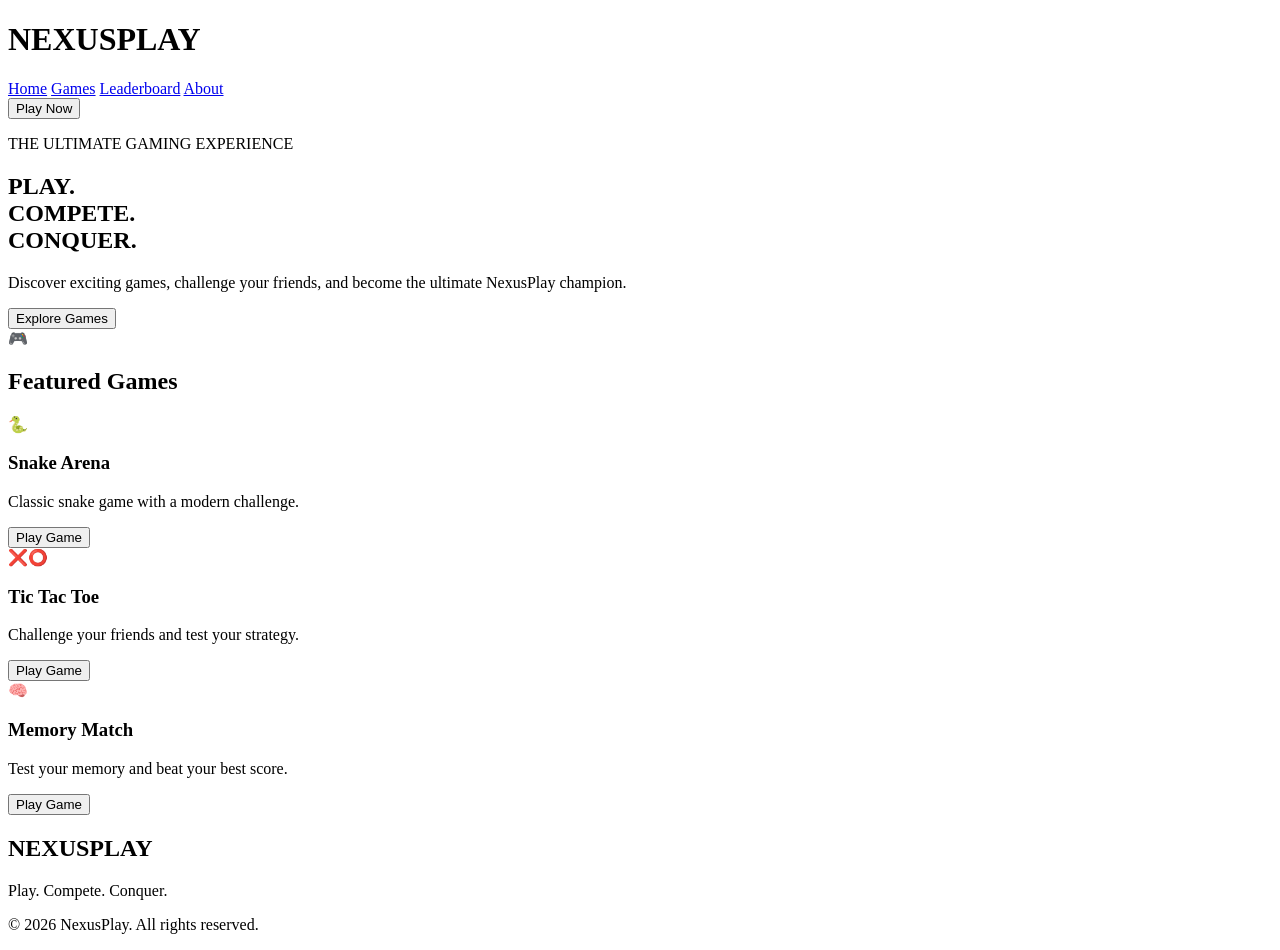
==== index.html @ e4d0ba85 "Create index.html" ====
<!DOCTYPE html>
<html lang="en">
<head>
    <meta charset="UTF-8">
    <meta name="viewport" content="width=device-width, initial-scale=1.0">
    <title>NexusPlay | Play. Compete. Conquer.</title>
    <link rel="stylesheet" href="style.css">
</head>

<body>

    <header>
        <h1>NEXUS<span>PLAY</span></h1>

        <nav>
            <a href="#home">Home</a>
            <a href="#games">Games</a>
            <a href="#leaderboard">Leaderboard</a>
            <a href="#about">About</a>
        </nav>

        <button class="play-btn">Play Now</button>
    </header>

    <main>

        <section class="hero" id="home">
            <div class="hero-content">
                <p class="tag">THE ULTIMATE GAMING EXPERIENCE</p>

                <h2>
                    PLAY.<br>
                    COMPETE.<br>
                    <span>CONQUER.</span>
                </h2>

                <p class="hero-text">
                    Discover exciting games, challenge your friends,
                    and become the ultimate NexusPlay champion.
                </p>

                <button class="hero-btn">Explore Games</button>
            </div>

            <div class="hero-visual">
                🎮
            </div>
        </section>

        <section class="games" id="games">
            <h2>Featured Games</h2>

            <div class="game-grid">

                <div class="game-card">
                    <div class="game-icon">🐍</div>
                    <h3>Snake Arena</h3>
                    <p>Classic snake game with a modern challenge.</p>
                    <button>Play Game</button>
                </div>

                <div class="game-card">
                    <div class="game-icon">❌⭕</div>
                    <h3>Tic Tac Toe</h3>
                    <p>Challenge your friends and test your strategy.</p>
                    <button>Play Game</button>
                </div>

                <div class="game-card">
                    <div class="game-icon">🧠</div>
                    <h3>Memory Match</h3>
                    <p>Test your memory and beat your best score.</p>
                    <button>Play Game</button>
                </div>

            </div>
        </section>

    </main>

    <footer>
        <h2>NEXUS<span>PLAY</span></h2>
        <p>Play. Compete. Conquer.</p>
        <p>© 2026 NexusPlay. All rights reserved.</p>
    </footer>

</body>
</html>
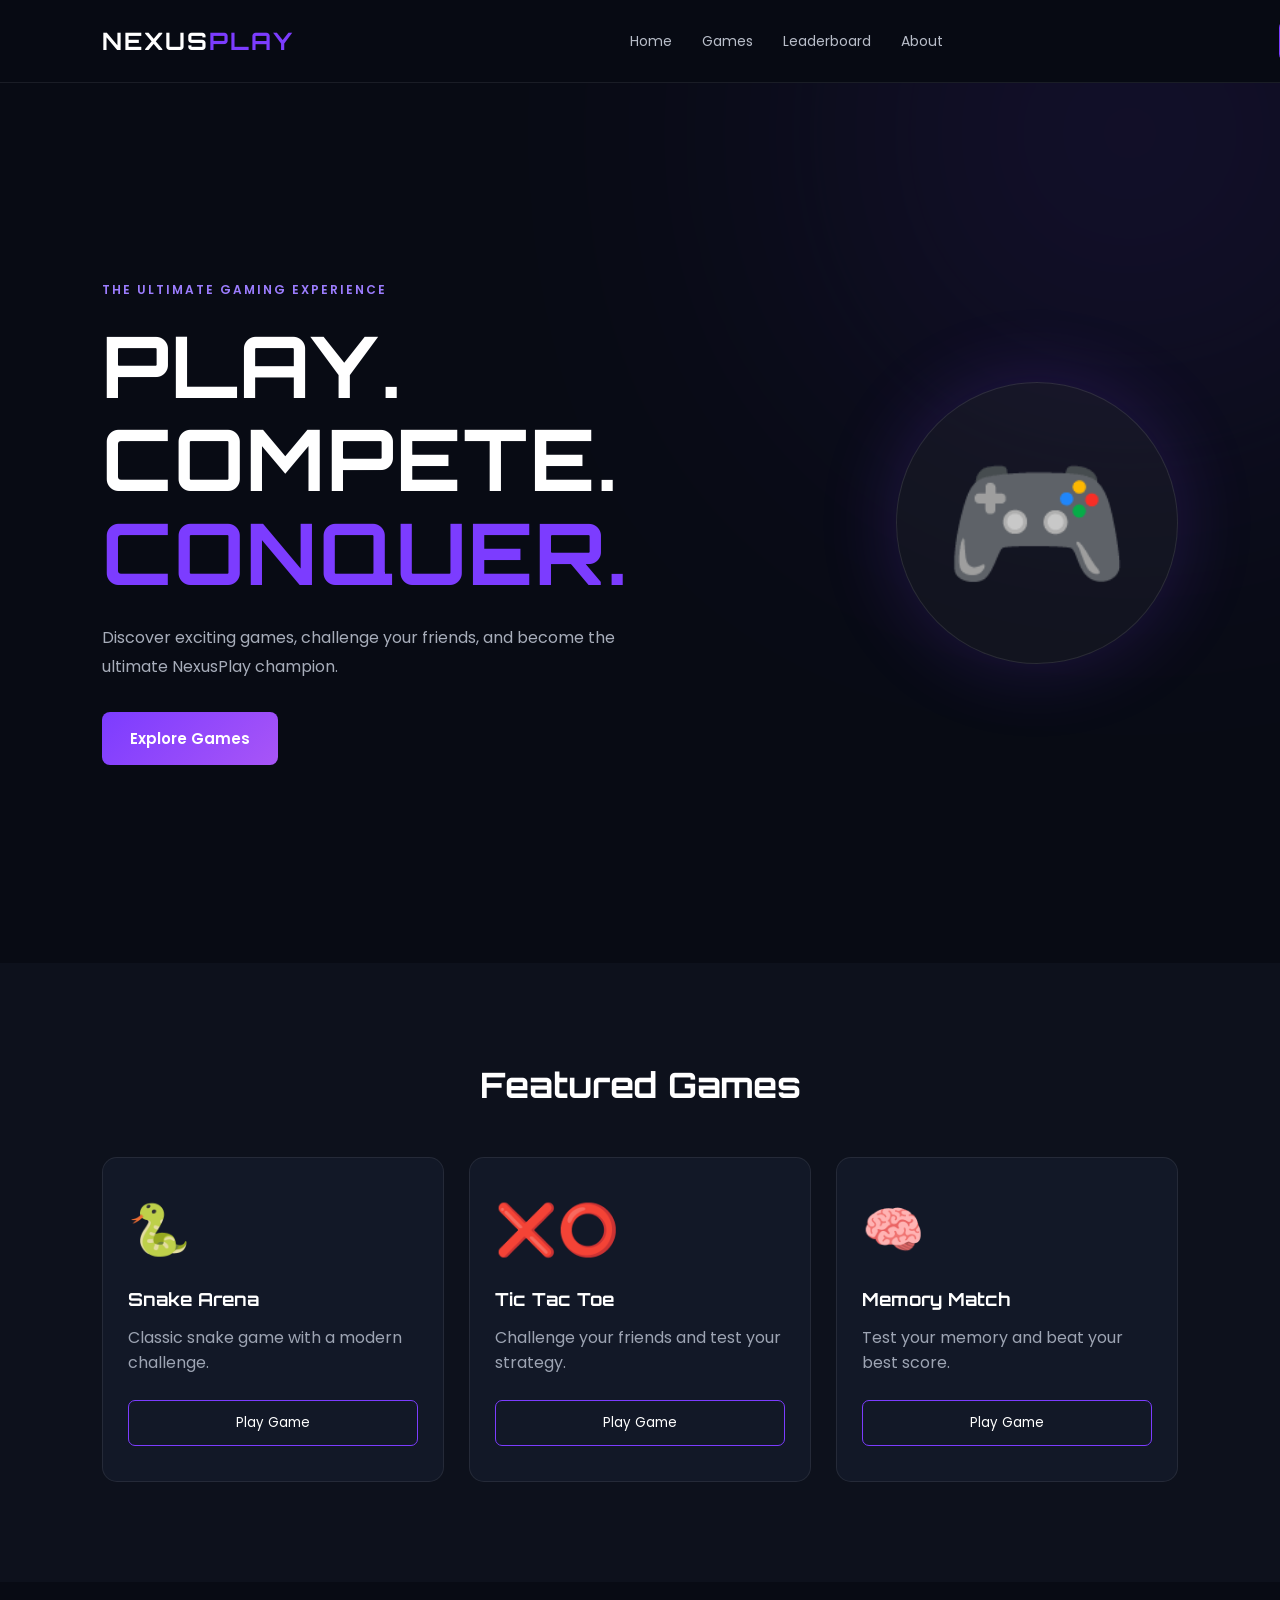
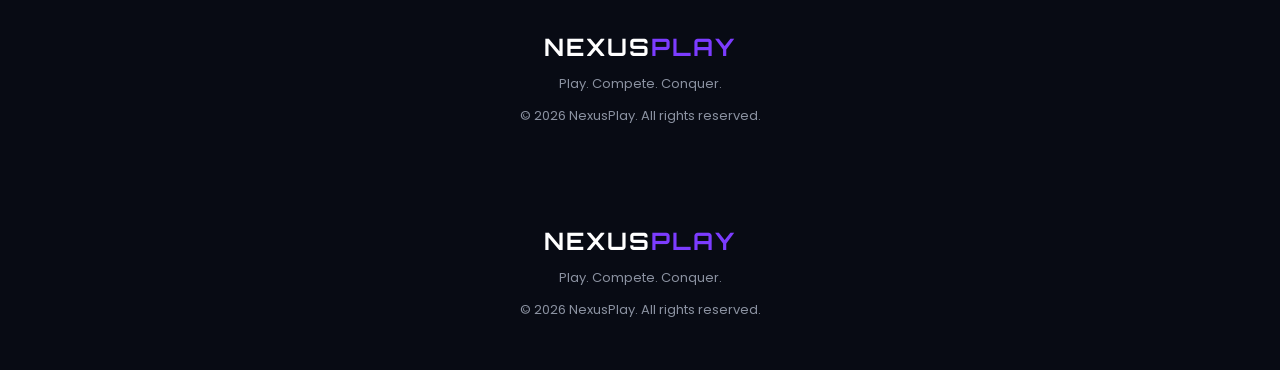
==== commit c185514e: "Update index.html" ====
--- a/index.html
+++ b/index.html
@@ -83,6 +83,15 @@
         <p>Play. Compete. Conquer.</p>
         <p>© 2026 NexusPlay. All rights reserved.</p>
     </footer>
+<footer>
+    <h2>NEXUS<span>PLAY</span></h2>
+    <p>Play. Compete. Conquer.</p>
+    <p>© 2026 NexusPlay. All rights reserved.</p>
+</footer>
+
+<script src="script.js"></script>
 
 </body>
 </html>
+</body>
+</html>
--- a/style.css
+++ b/style.css
@@ -0,0 +1,101 @@
+@import url('https://fonts.googleapis.com/css2?family=Orbitron:wght@400;500;600;700;800&family=Poppins:wght@400;500;600;700&display=swap');
+
+* { margin: 0;padding: 0 box-sizing: border-box;}
+
+html {scroll-behavior: smooth;}
+
+body {background: #080b14;color: white;font-family: 'Poppins', sans-serif;overflow-x: hidden;}
+
+/* ================= HEADER ================= */
+
+header {width: 100%;padding: 20px 8%;display: flex;align-items: center;justify-content: space-between;background: rgba(8, 11, 20, 0.95);border-bottom: 1px solid rgba(255, 255, 255, 0.08); position: sticky;top: 0; z-index: 1000;}
+
+header h1,
+footer h2 {font-family: 'Orbitron', sans-serif;font-size: 24px;letter-spacing: 2px;}
+
+header h1 span,
+footer h2 span {color: #7c3cff;}
+
+nav {display: flex;gap: 30px;}
+
+nav a { color: #b8bdc9;text-decoration: none;font-size: 14px; transition: 0.3s;}
+
+nav a:hover {color: white;}
+
+.play-btn {border: none;  background: #7c3cff; color: white; padding: 11px 20px; border-radius: 8px;cursor: pointer;font-family: 'Poppins', sans-serif;font-weight: 600;transition: 0.3s;}
+
+.play-btn:hover { background: #9264ff;transform: translateY(-2px);}
+
+/* ================= HERO ================= */
+
+.hero {min-height: 80vh; padding: 80px 8%;display: flex;align-items: center; justify-content: space-between;gap: 50px; position: relative; overflow: hidden;}
+
+.hero::before {content: ""; position: absolute;width: 500px; height: 500px;background: #7c3cff;filter: blur(180px);opacity: 0.18;top: -200px; right: -100px; border-radius: 50%;}
+
+.hero-content {max-width: 650px;position: relative;z-index: 2;}
+
+.tag {color: #9c7dff; font-size: 12px;font-weight: 600;letter-spacing: 2px; margin-bottom: 20px;}
+
+.hero h2 {font-family: 'Orbitron', sans-serif;  font-size: clamp(45px, 7vw, 85px);  line-height: 1.1;letter-spacing: 2px;}
+
+.hero h2 span { color: #7c3cff;}
+
+.hero-text {  margin-top: 25px;  max-width: 520px; color: #a7adba; line-height: 1.8;}
+
+.hero-btn { margin-top: 30px; background: linear-gradient(135deg, #7c3cff, #a855f7);color: white;border: none;padding: 15px 28px;border-radius: 8px;cursor: pointer;font-size: 15px;font-weight: 600; font-family: 'Poppins', sans-serif; transition: 0.3s;}
+
+.hero-btn:hover {transform: translateY(-3px);box-shadow: 0 10px 30px rgba(124, 60, 255, 0.35);}
+
+/* ================= GAME CONTROLLER ================= */
+
+.hero-visual { width: 280px;height: 280px;display: flex;align-items: center; justify-content: center;font-size: 150px;background: rgba(255, 255, 255, 0.04);border: 1px solid rgba(255, 255, 255, 0.1);border-radius: 50%; position: relative;z-index: 2;  box-shadow: 0 0 80px rgba(124, 60, 255, 0.2);animation: float 4s ease-in-out infinite;}
+
+@keyframes float {0%, 100% {transform: translateY(0px);}50% { transform: translateY(-18px); }}
+
+/* ================= GAMES ================= */
+
+.games {padding: 100px 8%;background: #0d111c;}
+
+.games > h2 {text-align: center; font-family: 'Orbitron', sans-serif;font-size: 35px;margin-bottom: 50px;}
+
+.game-grid {display: grid;grid-template-columns: repeat(3, 1fr);gap: 25px;}
+
+.game-card { background: #121827; border: 1px solid rgba(255, 255, 255, 0.08); padding: 35px 25px;border-radius: 15px;transition: 0.35s;}
+
+.game-card:hover {transform: translateY(-10px);border-color: #7c3cff;box-shadow: 0 15px 40px rgba(124, 60, 255, 0.15);}
+
+.game-icon {font-size: 50px;margin-bottom: 20px;}
+
+.game-card h3 { font-family: 'Orbitron', sans-serif;font-size: 18px;}
+
+.game-card p {color: #9da4b3; font-size: 14px  line-height: 1.7; margin: 15px 0 25px;}
+
+.game-card button {width: 100%;padding: 12px; border: 1px solid #7c3cff; background: transparent; color: white; border-radius: 7px;  cursor: pointer; font-family: 'Poppins', sans-serif; transition: 0.3s;}
+
+.game-card button:hover {background: #7c3cff;}
+
+/* ================= FOOTER ================= */
+
+footer {padding: 50px 8%;text-align: center;background: #080b14}
+
+footer p {color: #8b92a1;font-size: 13px;margin-top: 12px;}
+
+/* ================= MOBILE ================= */
+
+@media (max-width: 850px) {
+
+    header { padding: 18px 5%;}
+
+    nav {display: none }
+
+    .hero { padding: 70px 7%;flex-direction: column;text-align: center; }
+
+    .hero-content {display: flex;flex-direction: column;align-items: center;}
+
+    .hero-visual {width: 220px;height: 220px;font-size: 110px; }
+
+    .game-grid {grid-template-columns: 1fr;}
+
+    .games {padding: 70px 7%; }
+
+    .play-btn {padding: 10px 15px; }}
